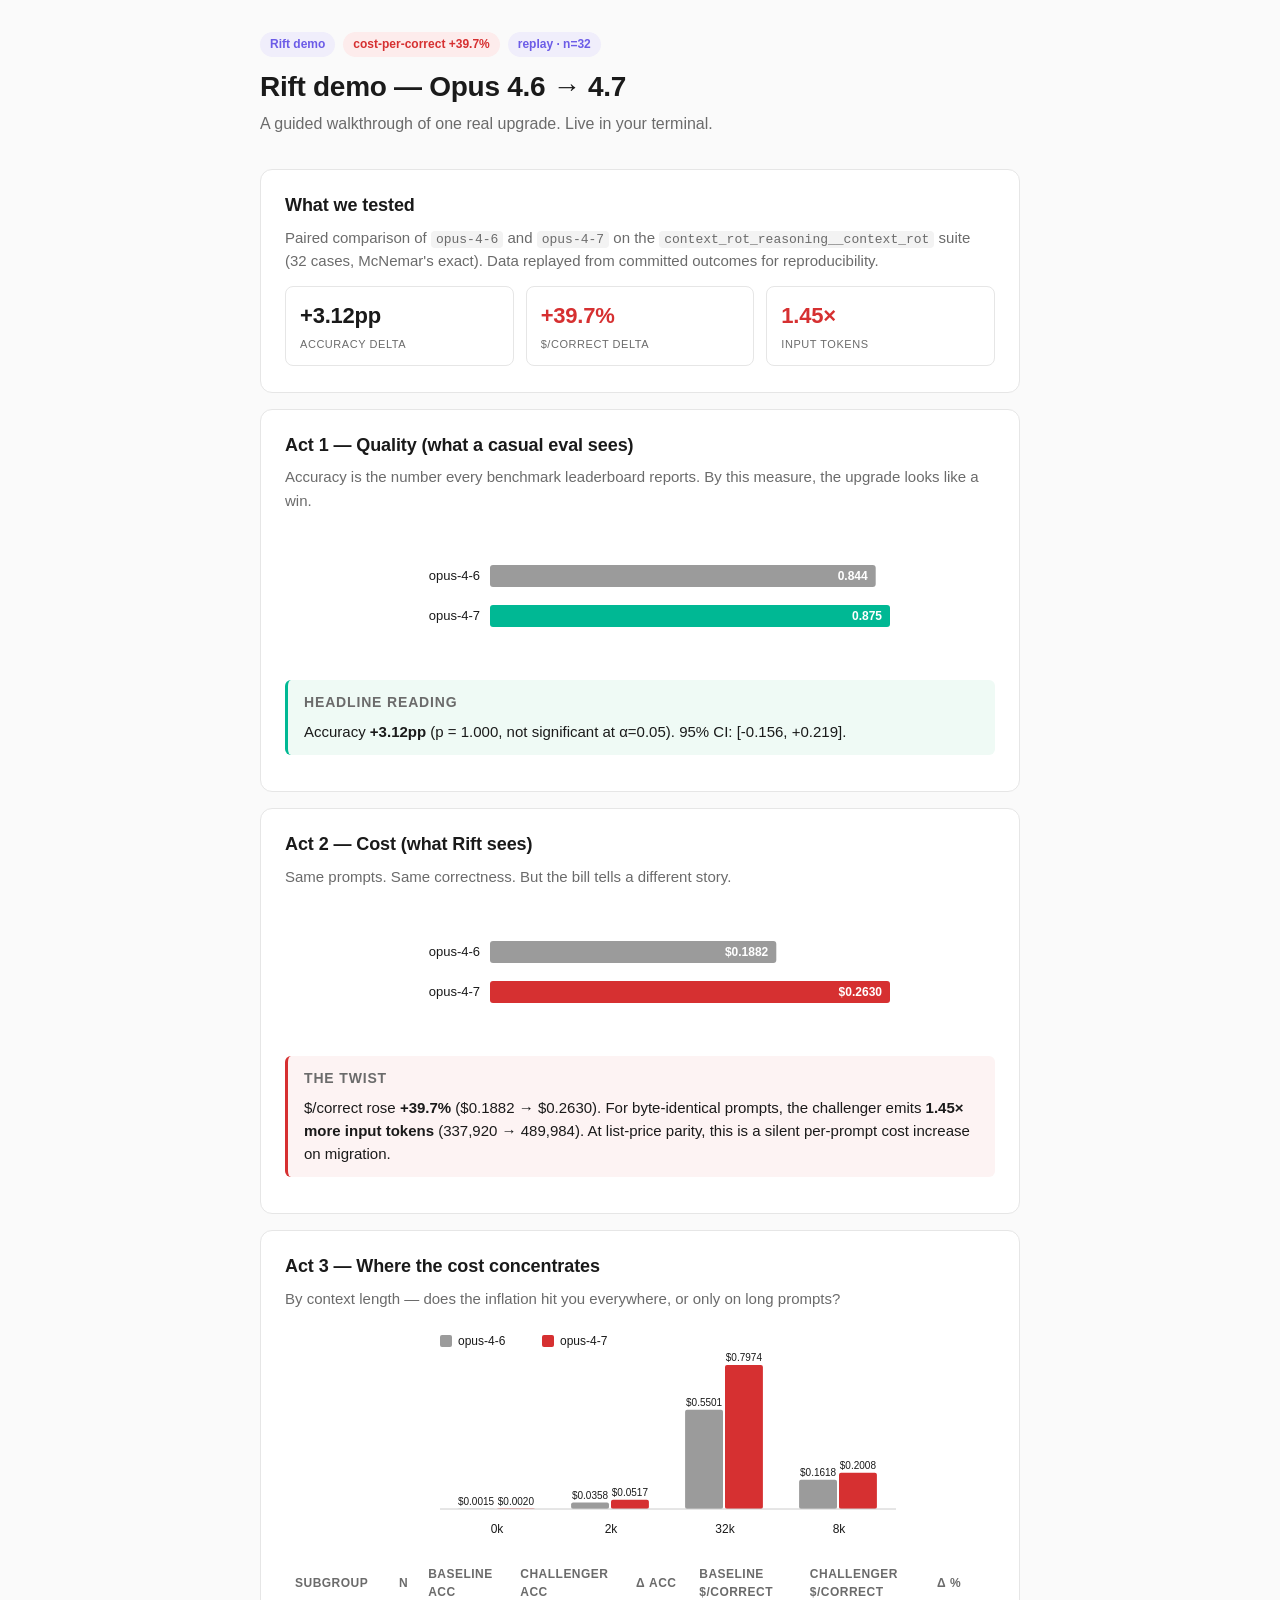
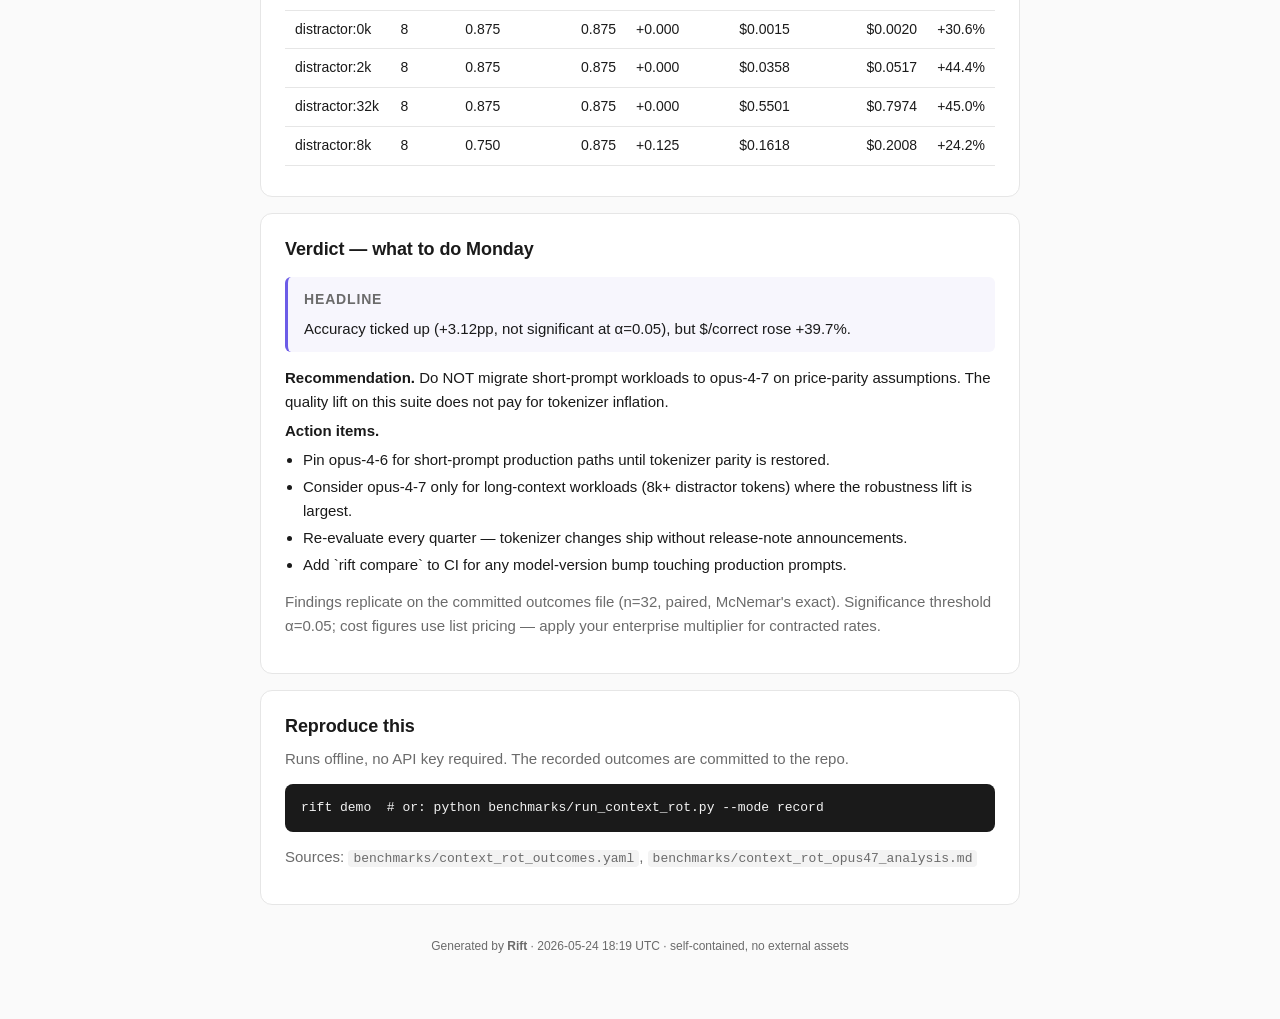
==== assets/demo.html @ c6ca0d05 "Add `rift demo` — a guided, PM-grade walkthrough of a real drift finding A new top-level CLI command" ====
<!DOCTYPE html>
<html lang="en">
<head>
<meta charset="utf-8"/>
<meta name="viewport" content="width=device-width,initial-scale=1"/>
<title>Rift demo — Opus 4.6 → 4.7</title>
<style>
:root {
  --accent: #6c5ce7;
  --warn: #d63031;
  --good: #00b894;
  --ink: #1a1a1a;
  --mute: #6b6b6b;
  --bg: #fafafa;
  --card: #ffffff;
  --border: #e6e6e6;
}
* { box-sizing: border-box; }
body {
  font: 15px/1.55 -apple-system, BlinkMacSystemFont, 'Segoe UI', Roboto,
        'Helvetica Neue', Arial, sans-serif;
  color: var(--ink);
  background: var(--bg);
  margin: 0;
  padding: 32px 16px 64px;
}
.wrap { max-width: 760px; margin: 0 auto; }
header { margin-bottom: 32px; }
h1 { font-size: 28px; margin: 0 0 4px; letter-spacing: -0.01em; }
.subtitle { color: var(--mute); margin: 0 0 16px; font-size: 16px; }
.badges { display: flex; gap: 8px; flex-wrap: wrap; margin: 0 0 8px; }
.badge {
  background: #f0eefb; color: var(--accent); padding: 3px 10px;
  border-radius: 999px; font-size: 12px; font-weight: 600;
}
.badge.warn { background: #fdecec; color: var(--warn); }
.badge.good { background: #e6f8f2; color: var(--good); }
section {
  background: var(--card); border: 1px solid var(--border);
  border-radius: 12px; padding: 22px 24px; margin: 16px 0;
}
section h2 {
  margin: 0 0 6px; font-size: 18px; letter-spacing: -0.005em;
}
section p { margin: 6px 0; }
.lede { color: var(--mute); margin-bottom: 14px; }
.kpi-grid {
  display: grid; grid-template-columns: repeat(3, 1fr);
  gap: 12px; margin: 12px 0 4px;
}
.kpi {
  border: 1px solid var(--border); border-radius: 8px;
  padding: 12px 14px; background: #fff;
}
.kpi .v { font-size: 22px; font-weight: 700; letter-spacing: -0.01em; }
.kpi .v.warn { color: var(--warn); }
.kpi .v.good { color: var(--good); }
.kpi .l {
  font-size: 11px; color: var(--mute);
  text-transform: uppercase; letter-spacing: 0.05em;
  margin-top: 2px;
}
table { width: 100%; border-collapse: collapse; margin: 8px 0; font-size: 14px; }
th, td { padding: 8px 10px; text-align: left; border-bottom: 1px solid var(--border); }
th { color: var(--mute); font-weight: 600; font-size: 12px;
     text-transform: uppercase; letter-spacing: 0.04em; }
td.num { font-variant-numeric: tabular-nums; text-align: right; }
.callout {
  border-left: 3px solid var(--accent); background: #f7f6fd;
  padding: 12px 16px; border-radius: 6px; margin: 14px 0;
}
.callout.warn { border-left-color: var(--warn); background: #fdf3f3; }
.callout.good { border-left-color: var(--good); background: #effaf5; }
.callout h3 { margin: 0 0 6px; font-size: 14px; text-transform: uppercase;
               letter-spacing: 0.06em; color: var(--mute); }
.action-list { margin: 6px 0 0; padding-left: 18px; }
.action-list li { margin: 4px 0; }
code, .mono {
  font: 13px/1.5 ui-monospace, 'SF Mono', Menlo, Consolas, monospace;
  background: #f3f3f3; padding: 1px 5px; border-radius: 4px;
}
pre {
  background: #1a1a1a; color: #f3f3f3;
  border-radius: 8px; padding: 14px 16px; overflow-x: auto;
  font: 13px/1.5 ui-monospace, 'SF Mono', Menlo, Consolas, monospace;
}
footer {
  margin-top: 32px; color: var(--mute); font-size: 12px; text-align: center;
}
svg { display: block; margin: 12px auto; max-width: 100%; height: auto; }
@media print {
  body { background: #fff; padding: 12px; }
  section { break-inside: avoid; box-shadow: none; }
  .kpi-grid { break-inside: avoid; }
}
</style>
</head>
<body>
<div class="wrap">
<header>
  <div class="badges">
    <span class="badge">Rift demo</span>
    <span class="badge warn">cost-per-correct +39.7%</span>
    <span class="badge">replay · n=32</span>
  </div>
  <h1>Rift demo — Opus 4.6 → 4.7</h1>
  <p class="subtitle">A guided walkthrough of one real upgrade. Live in your terminal.</p>
</header>

<section>
  <h2>What we tested</h2>
  <p class="lede">
    Paired comparison of <code>opus-4-6</code> and
    <code>opus-4-7</code> on the
    <code>context_rot_reasoning__context_rot</code> suite (32
    cases, McNemar's exact). Data replayed from committed outcomes for
    reproducibility.
  </p>
  <div class="kpi-grid"><div class="kpi"><div class="v">+3.12pp</div><div class="l">accuracy delta</div></div><div class="kpi"><div class="v warn">+39.7%</div><div class="l">$/correct delta</div></div><div class="kpi"><div class="v warn">1.45×</div><div class="l">input tokens</div></div></div>
</section>

<section>
  <h2>Act 1 — Quality (what a casual eval sees)</h2>
  <p class="lede">
    Accuracy is the number every benchmark leaderboard reports. By this
    measure, the upgrade looks like a win.
  </p>
  <svg xmlns="http://www.w3.org/2000/svg" viewBox="0 0 560 140" width="560" height="140" role="img" aria-label="Accuracy by model"><text x="120" y="54.0" text-anchor="end" font-size="13" fill="#1a1a1a">opus-4-6</text><rect x="130" y="39.0" width="385.7" height="22.0" fill="#9b9b9b" rx="3"/><text x="507.7" y="54.0" text-anchor="end" font-size="12" font-weight="600" fill="#fff">0.844</text><text x="120" y="94.0" text-anchor="end" font-size="13" fill="#1a1a1a">opus-4-7</text><rect x="130" y="79.0" width="400.0" height="22.0" fill="#00b894" rx="3"/><text x="522.0" y="94.0" text-anchor="end" font-size="12" font-weight="600" fill="#fff">0.875</text></svg>
  <div class="callout good">
    <h3>Headline reading</h3>
    Accuracy <b>+3.12pp</b> (p = 1.000, not
    significant at α=0.05). 95% CI: [-0.156,
    +0.219].
  </div>
</section>

<section>
  <h2>Act 2 — Cost (what Rift sees)</h2>
  <p class="lede">
    Same prompts. Same correctness. But the bill tells a different story.
  </p>
  <svg xmlns="http://www.w3.org/2000/svg" viewBox="0 0 560 140" width="560" height="140" role="img" aria-label="$/correct by model"><text x="120" y="54.0" text-anchor="end" font-size="13" fill="#1a1a1a">opus-4-6</text><rect x="130" y="39.0" width="286.3" height="22.0" fill="#9b9b9b" rx="3"/><text x="408.3" y="54.0" text-anchor="end" font-size="12" font-weight="600" fill="#fff">$0.1882</text><text x="120" y="94.0" text-anchor="end" font-size="13" fill="#1a1a1a">opus-4-7</text><rect x="130" y="79.0" width="400.0" height="22.0" fill="#d63031" rx="3"/><text x="522.0" y="94.0" text-anchor="end" font-size="12" font-weight="600" fill="#fff">$0.2630</text></svg>
  <div class="callout warn">
    <h3>The twist</h3>
    $/correct rose <b>+39.7%</b>
    ($0.1882 → $0.2630). For byte-identical
    prompts, the challenger emits <b>1.45× more input
    tokens</b> (337,920 →
    489,984). At list-price parity, this is a
    silent per-prompt cost increase on migration.
  </div>
</section>

<section><h2>Act 3 — Where the cost concentrates</h2><p class='lede'>By context length — does the inflation hit you everywhere, or only on long prompts?</p><svg xmlns="http://www.w3.org/2000/svg" viewBox="0 0 560 220" width="560" height="220" role="img" aria-label="$/correct by distractor context length"><rect x="80" y="10" width="12" height="12" fill="#9b9b9b" rx="2"/><text x="98" y="20" font-size="12" fill="#1a1a1a">opus-4-6</text><rect x="182" y="10" width="12" height="12" fill="#d63031" rx="2"/><text x="200" y="20" font-size="12" fill="#1a1a1a">opus-4-7</text><rect x="97.1" y="183.7" width="37.9" height="0.3" fill="#9b9b9b" rx="2"/><text x="116.0" y="179.7" text-anchor="middle" font-size="10" fill="#1a1a1a">$0.0015</text><rect x="137.0" y="183.6" width="37.9" height="0.4" fill="#d63031" rx="2"/><text x="155.9" y="179.6" text-anchor="middle" font-size="10" fill="#1a1a1a">$0.0020</text><text x="137.0" y="208" text-anchor="middle" font-size="12" fill="#1a1a1a">0k</text><rect x="211.1" y="177.5" width="37.9" height="6.5" fill="#9b9b9b" rx="2"/><text x="230.0" y="173.5" text-anchor="middle" font-size="10" fill="#1a1a1a">$0.0358</text><rect x="251.0" y="174.7" width="37.9" height="9.3" fill="#d63031" rx="2"/><text x="269.9" y="170.7" text-anchor="middle" font-size="10" fill="#1a1a1a">$0.0517</text><text x="251.0" y="208" text-anchor="middle" font-size="12" fill="#1a1a1a">2k</text><rect x="325.1" y="84.7" width="37.9" height="99.3" fill="#9b9b9b" rx="2"/><text x="344.1" y="80.7" text-anchor="middle" font-size="10" fill="#1a1a1a">$0.5501</text><rect x="365.0" y="40.0" width="37.9" height="144.0" fill="#d63031" rx="2"/><text x="383.9" y="36.0" text-anchor="middle" font-size="10" fill="#1a1a1a">$0.7974</text><text x="365.0" y="208" text-anchor="middle" font-size="12" fill="#1a1a1a">32k</text><rect x="439.1" y="154.8" width="37.9" height="29.2" fill="#9b9b9b" rx="2"/><text x="458.1" y="150.8" text-anchor="middle" font-size="10" fill="#1a1a1a">$0.1618</text><rect x="479.0" y="147.7" width="37.9" height="36.3" fill="#d63031" rx="2"/><text x="497.9" y="143.7" text-anchor="middle" font-size="10" fill="#1a1a1a">$0.2008</text><text x="479.0" y="208" text-anchor="middle" font-size="12" fill="#1a1a1a">8k</text><line x1="80" y1="184" x2="536" y2="184" stroke="#cccccc" stroke-width="1"/></svg><table><thead><tr><th>Subgroup</th><th>n</th><th>Baseline acc</th><th>Challenger acc</th><th>Δ acc</th><th>Baseline $/correct</th><th>Challenger $/correct</th><th>Δ %</th></tr></thead><tbody><tr><td>distractor:0k</td><td class='num'>8</td><td class='num'>0.875</td><td class='num'>0.875</td><td class='num'>+0.000</td><td class='num'>$0.0015</td><td class='num'>$0.0020</td><td class='num'>+30.6%</td></tr><tr><td>distractor:2k</td><td class='num'>8</td><td class='num'>0.875</td><td class='num'>0.875</td><td class='num'>+0.000</td><td class='num'>$0.0358</td><td class='num'>$0.0517</td><td class='num'>+44.4%</td></tr><tr><td>distractor:32k</td><td class='num'>8</td><td class='num'>0.875</td><td class='num'>0.875</td><td class='num'>+0.000</td><td class='num'>$0.5501</td><td class='num'>$0.7974</td><td class='num'>+45.0%</td></tr><tr><td>distractor:8k</td><td class='num'>8</td><td class='num'>0.750</td><td class='num'>0.875</td><td class='num'>+0.125</td><td class='num'>$0.1618</td><td class='num'>$0.2008</td><td class='num'>+24.2%</td></tr></tbody></table></section>

<section>
  <h2>Verdict — what to do Monday</h2>
  <div class="callout">
    <h3>Headline</h3>
    Accuracy ticked up (+3.12pp, not significant at α=0.05), but $/correct rose +39.7%.
  </div>
  <p><b>Recommendation.</b> Do NOT migrate short-prompt workloads to opus-4-7 on price-parity assumptions. The quality lift on this suite does not pay for tokenizer inflation.</p>
  <p><b>Action items.</b></p>
  <ul class="action-list"><li>Pin opus-4-6 for short-prompt production paths until tokenizer parity is restored.</li><li>Consider opus-4-7 only for long-context workloads (8k+ distractor tokens) where the robustness lift is largest.</li><li>Re-evaluate every quarter — tokenizer changes ship without release-note announcements.</li><li>Add `rift compare` to CI for any model-version bump touching production prompts.</li></ul>
  <p class="lede" style="margin-top:14px">
    Findings replicate on the committed outcomes file (n=32, paired, McNemar&#x27;s exact). Significance threshold α=0.05; cost figures use list pricing — apply your enterprise multiplier for contracted rates.
  </p>
</section>

<section>
  <h2>Reproduce this</h2>
  <p class="lede">
    Runs offline, no API key required. The recorded outcomes are committed
    to the repo.
  </p>
  <pre>rift demo  # or: python benchmarks/run_context_rot.py --mode record</pre>
  <p class="lede">Sources:
    <code>benchmarks/context_rot_outcomes.yaml</code>, <code>benchmarks/context_rot_opus47_analysis.md</code>
  </p>
</section>

<footer>
  Generated by <b>Rift</b> · 2026-05-24 18:19 UTC · self-contained, no external assets
</footer>
</div>
</body>
</html>
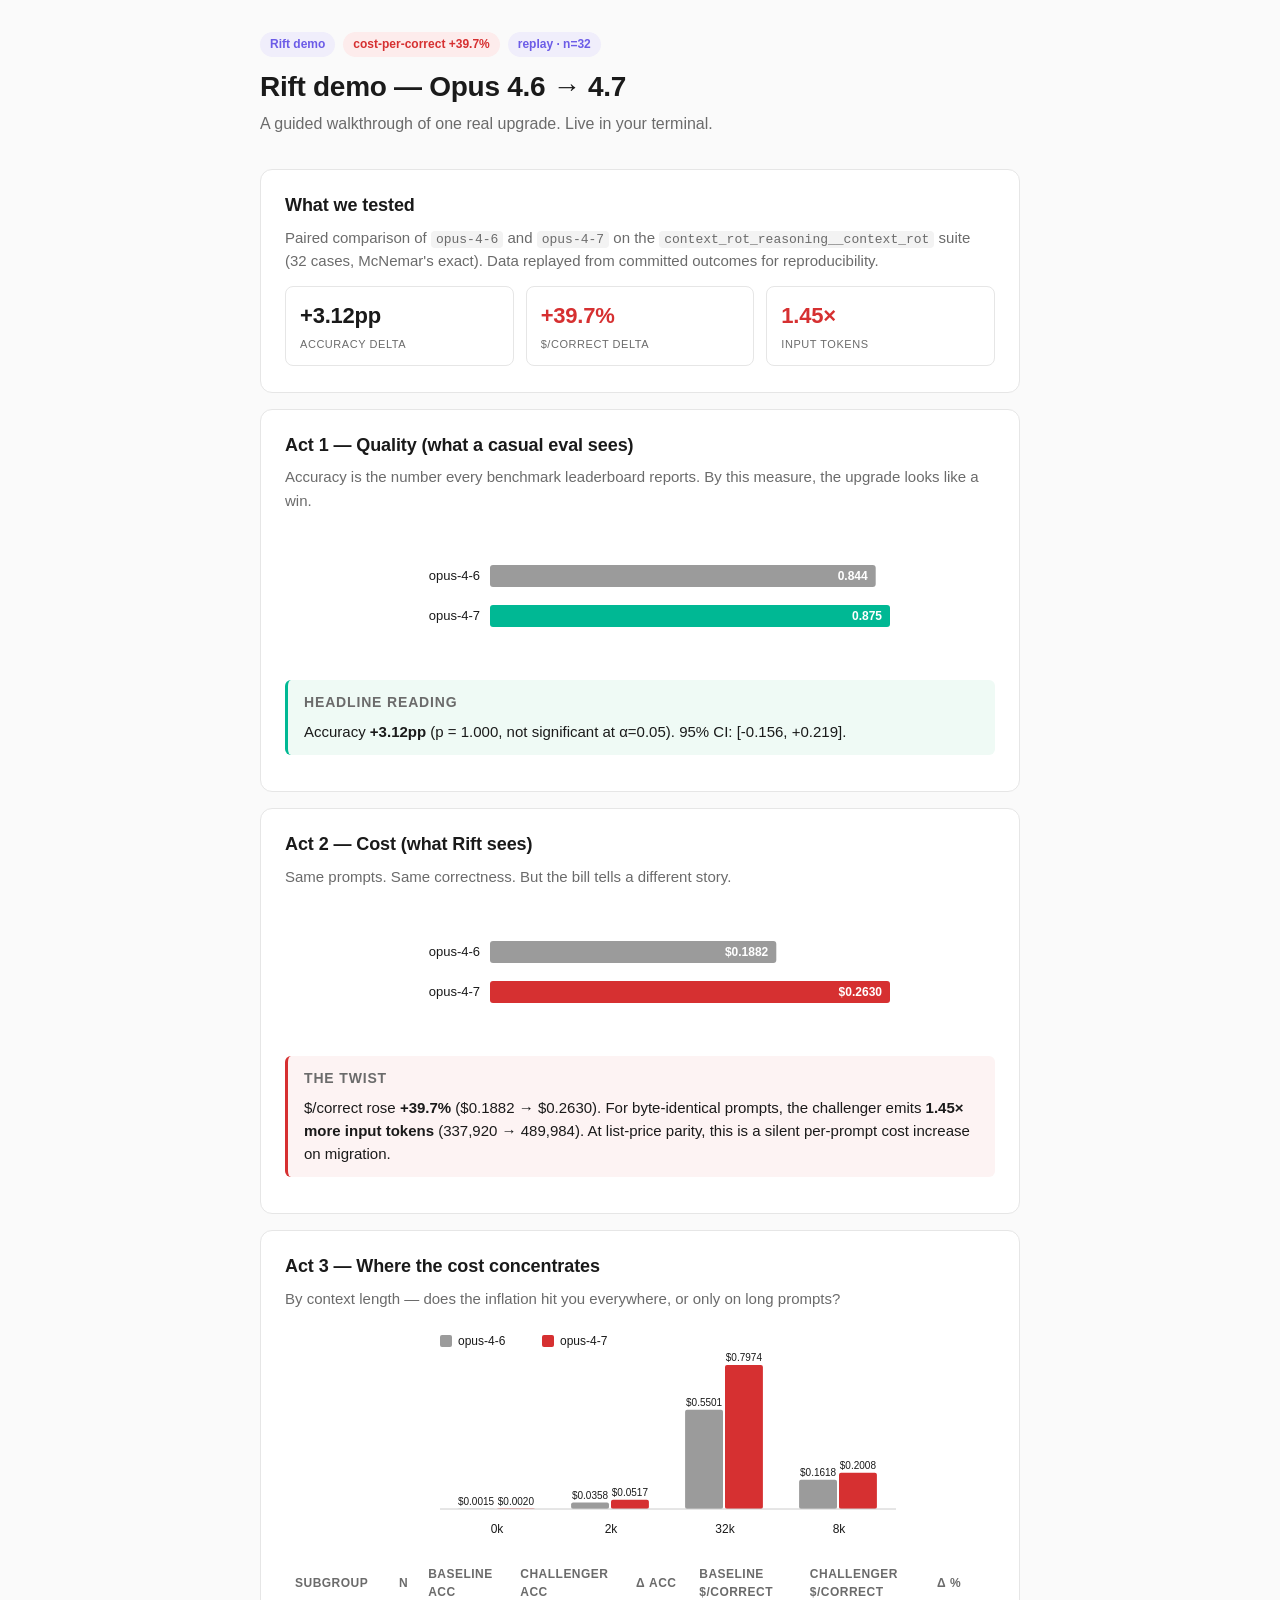
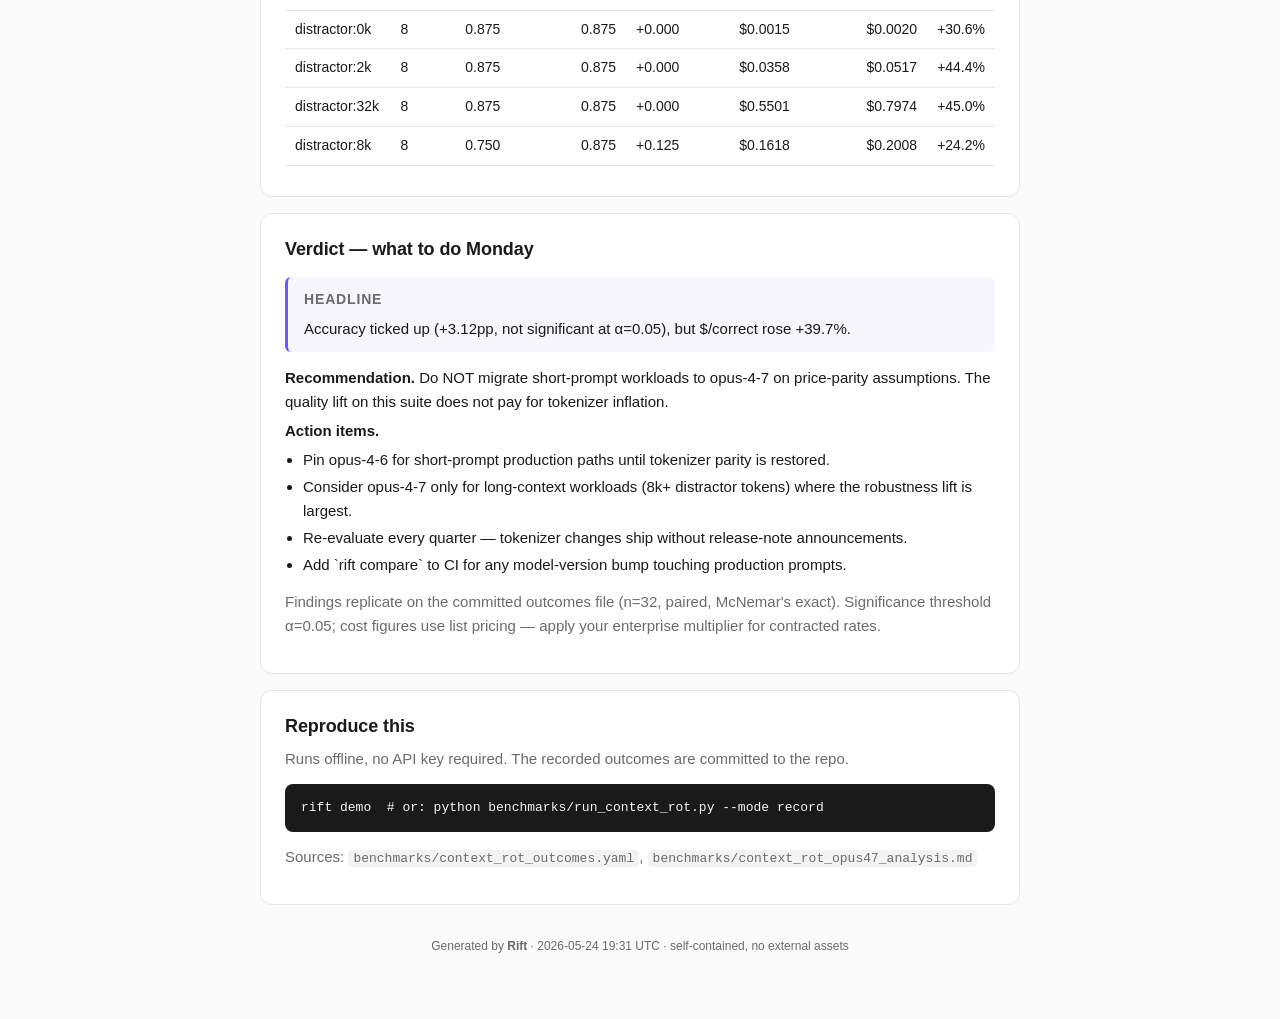
==== commit e83234d6: "Address code-review findings on demo (NaN, falsy-zero, encoding, robustness) Phase-2 verifier findin" ====
--- a/assets/demo.html
+++ b/assets/demo.html
@@ -180,7 +180,7 @@
 </section>
 
 <footer>
-  Generated by <b>Rift</b> · 2026-05-24 18:19 UTC · self-contained, no external assets
+  Generated by <b>Rift</b> · 2026-05-24 19:31 UTC · self-contained, no external assets
 </footer>
 </div>
 </body>
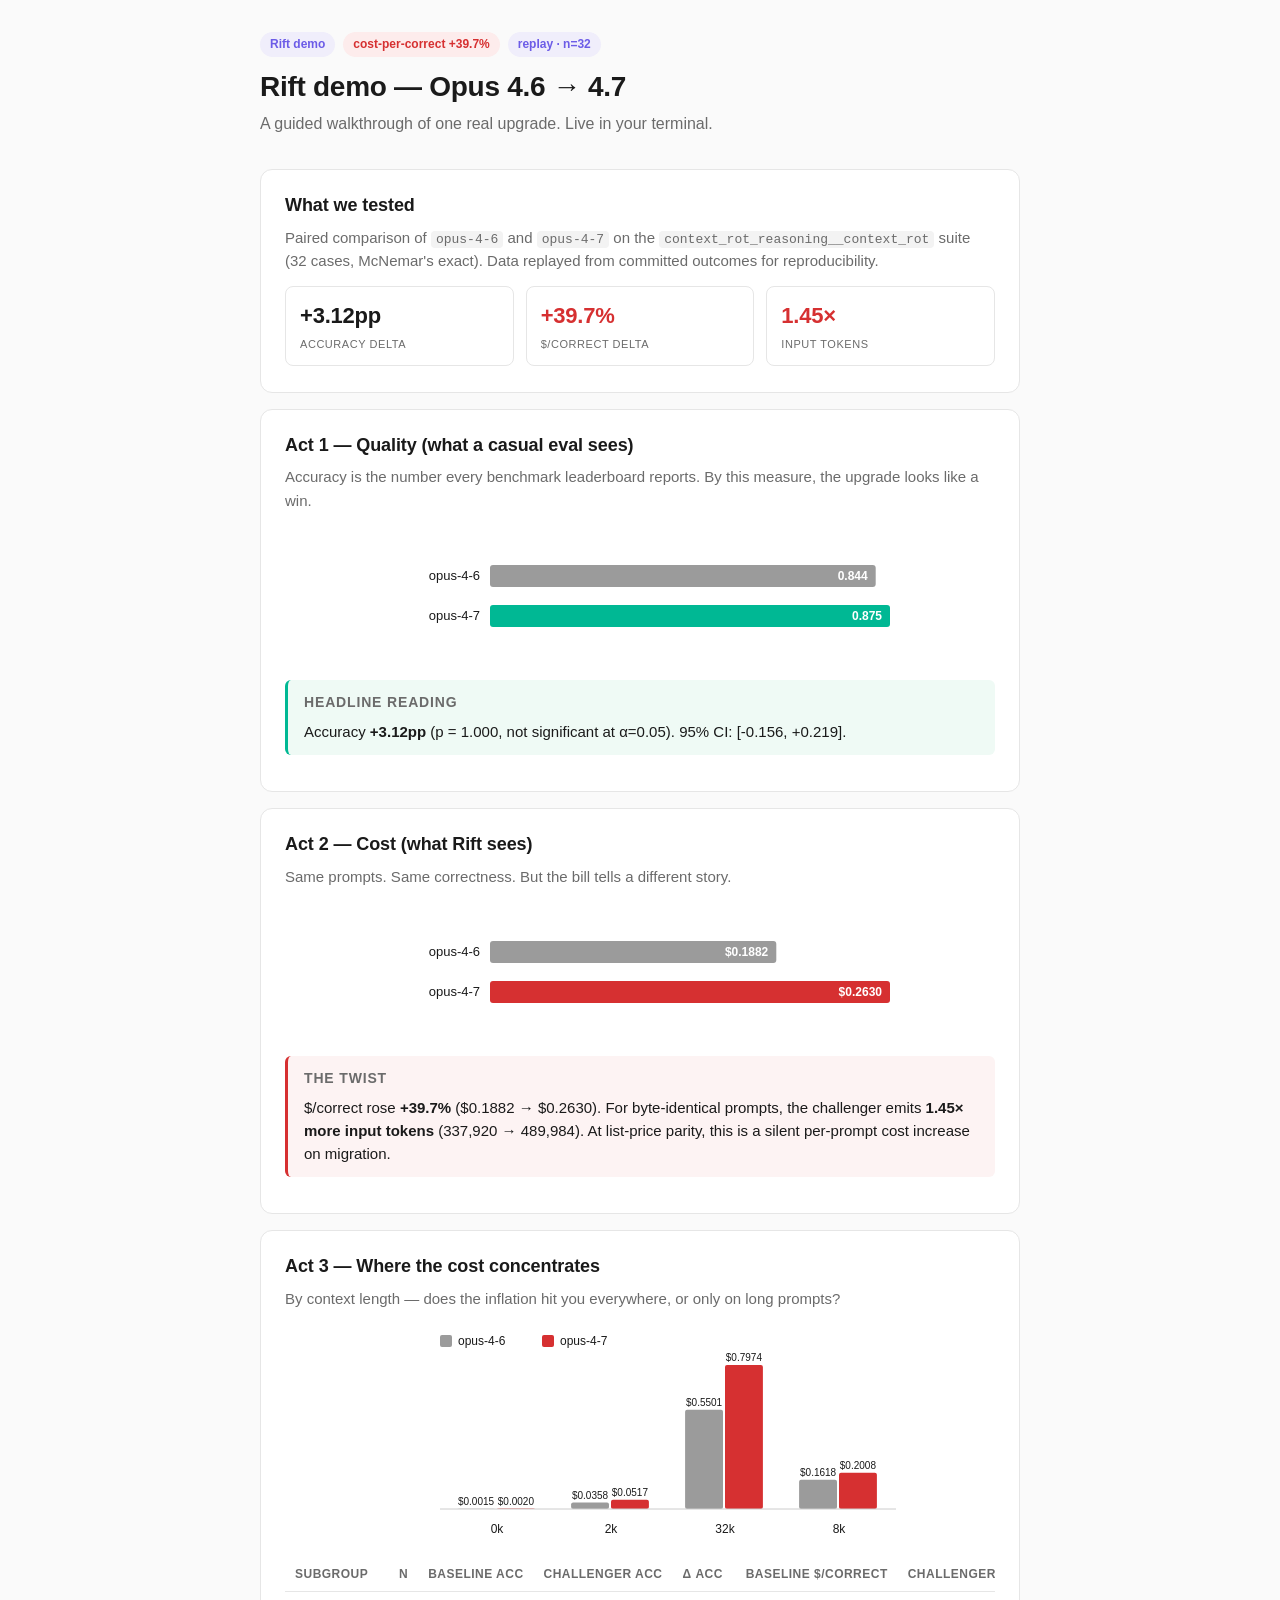
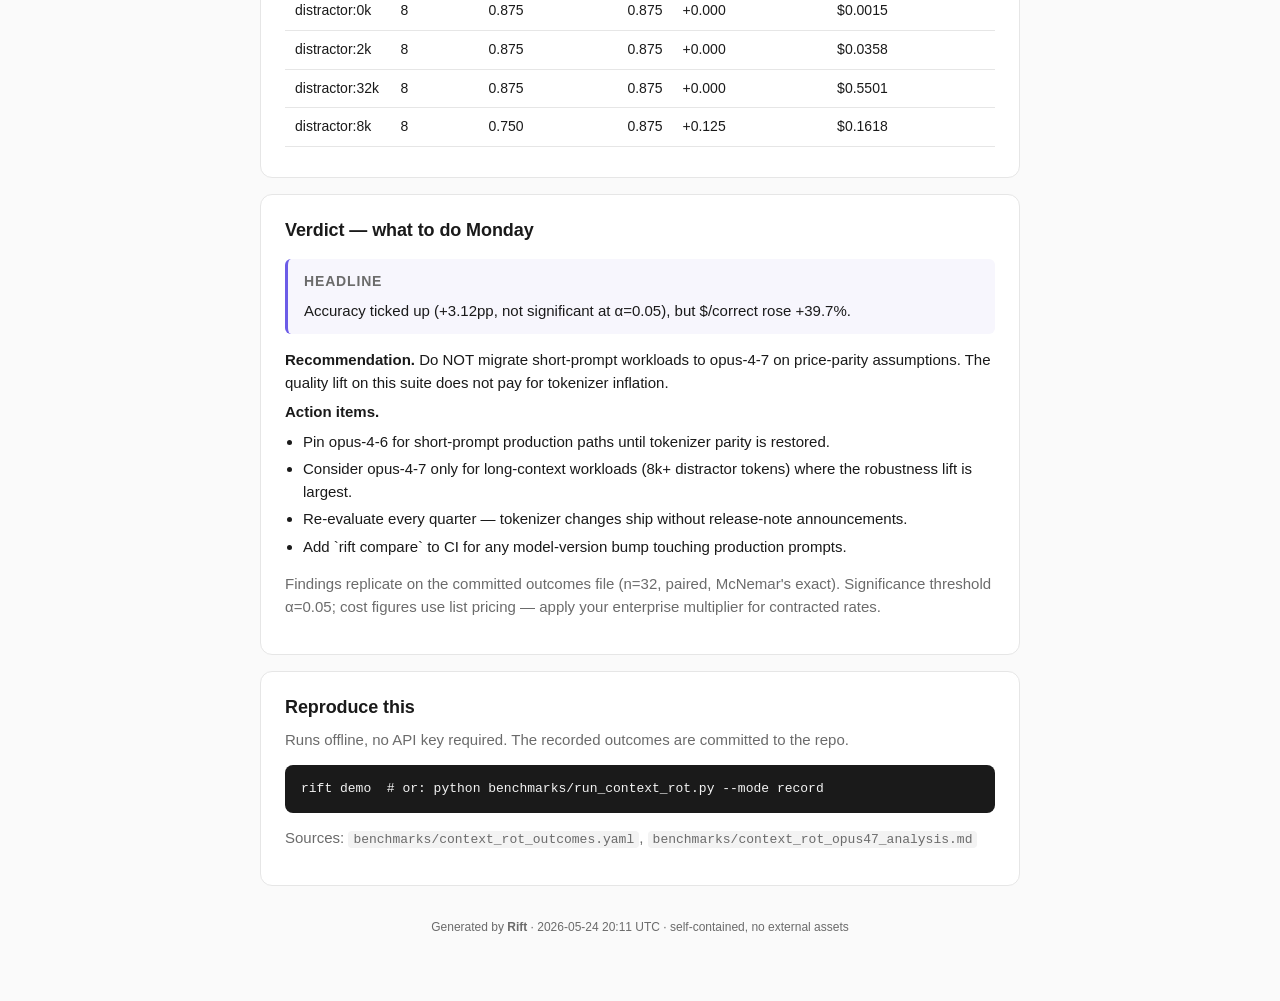
==== commit 532ba59d: "Polish demo: phone-responsive HTML + embed SVG in README Two small follow-up improvements on top of " ====
--- a/assets/demo.html
+++ b/assets/demo.html
@@ -45,7 +45,8 @@
 section p { margin: 6px 0; }
 .lede { color: var(--mute); margin-bottom: 14px; }
 .kpi-grid {
-  display: grid; grid-template-columns: repeat(3, 1fr);
+  display: grid;
+  grid-template-columns: repeat(auto-fit, minmax(160px, 1fr));
   gap: 12px; margin: 12px 0 4px;
 }
 .kpi {
@@ -88,10 +89,19 @@
   margin-top: 32px; color: var(--mute); font-size: 12px; text-align: center;
 }
 svg { display: block; margin: 12px auto; max-width: 100%; height: auto; }
+table { display: block; overflow-x: auto; white-space: nowrap; }
+@media (max-width: 540px) {
+  body { padding: 16px 10px 40px; }
+  h1 { font-size: 22px; }
+  section { padding: 16px 14px; border-radius: 8px; }
+  .kpi .v { font-size: 18px; }
+  .kpi { padding: 10px 12px; }
+}
 @media print {
   body { background: #fff; padding: 12px; }
   section { break-inside: avoid; box-shadow: none; }
   .kpi-grid { break-inside: avoid; }
+  table { white-space: normal; }
 }
 </style>
 </head>
@@ -180,7 +190,7 @@
 </section>
 
 <footer>
-  Generated by <b>Rift</b> · 2026-05-24 19:31 UTC · self-contained, no external assets
+  Generated by <b>Rift</b> · 2026-05-24 20:11 UTC · self-contained, no external assets
 </footer>
 </div>
 </body>
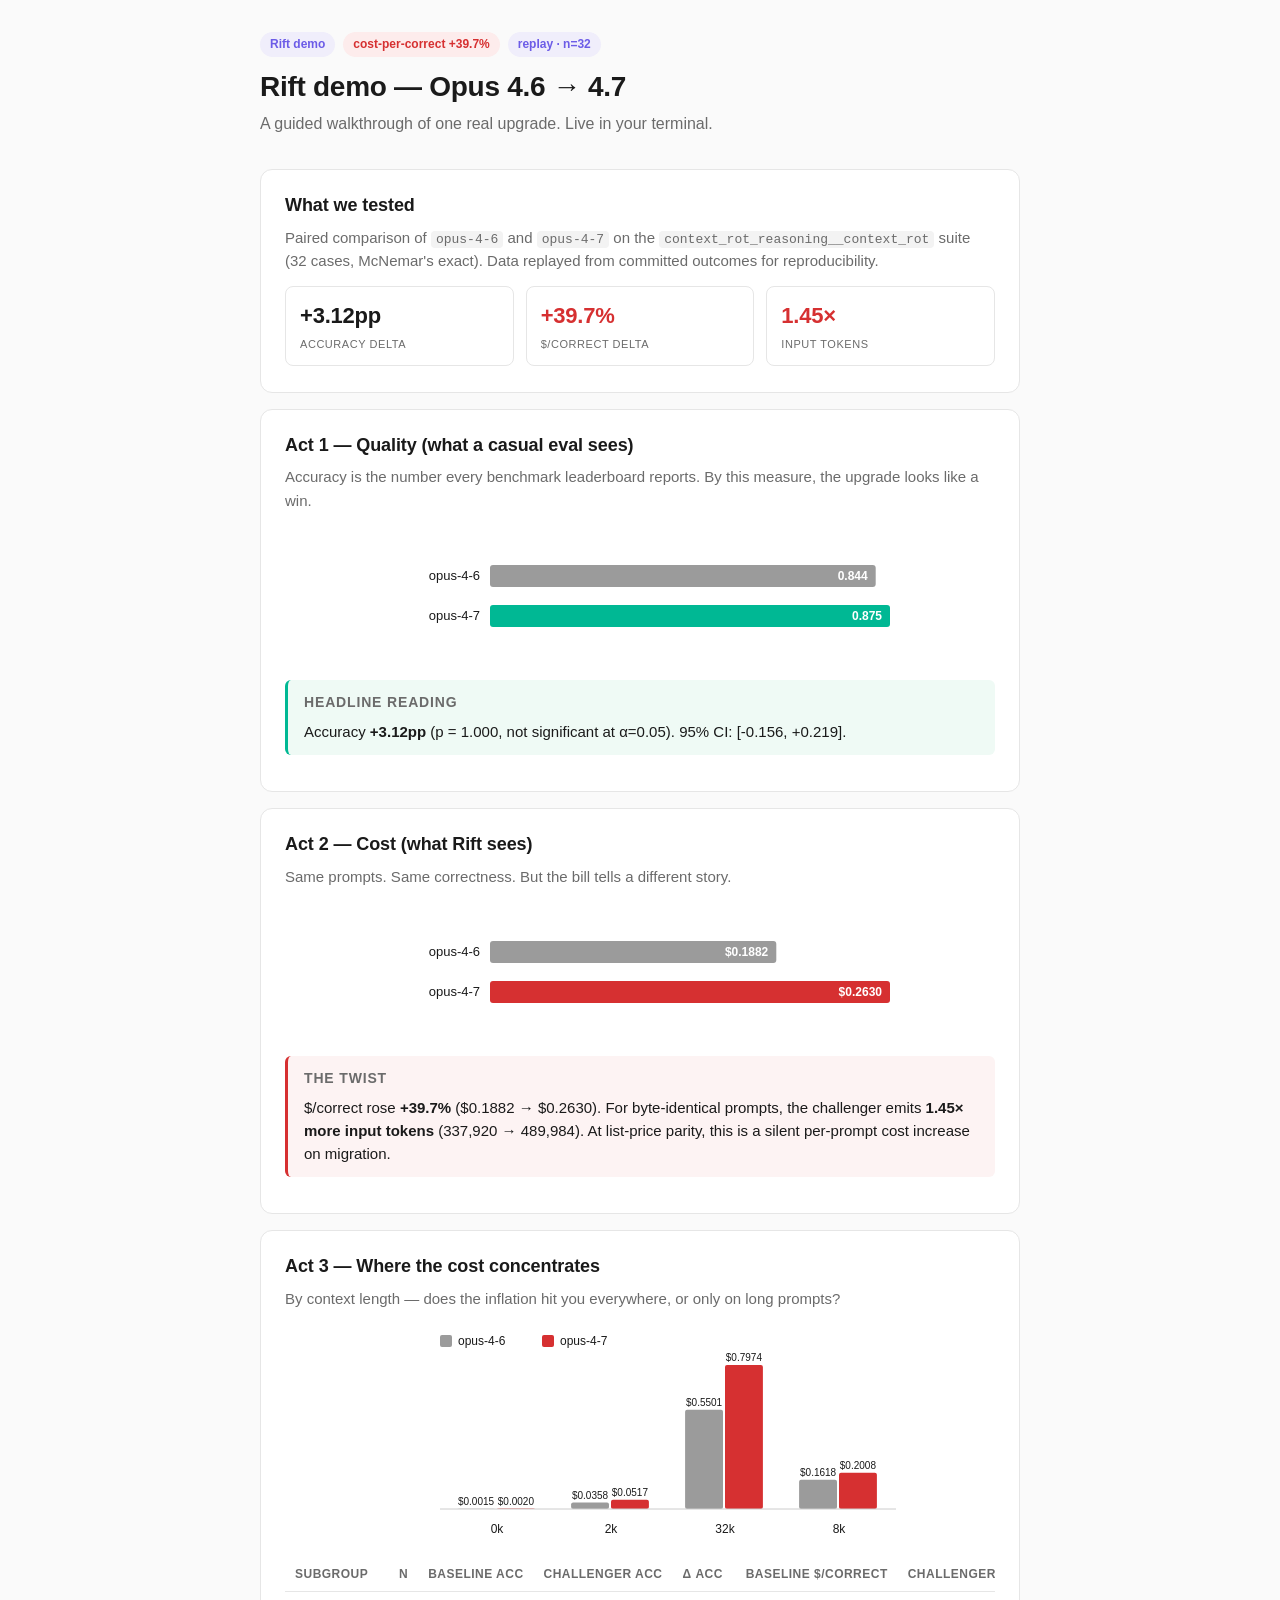
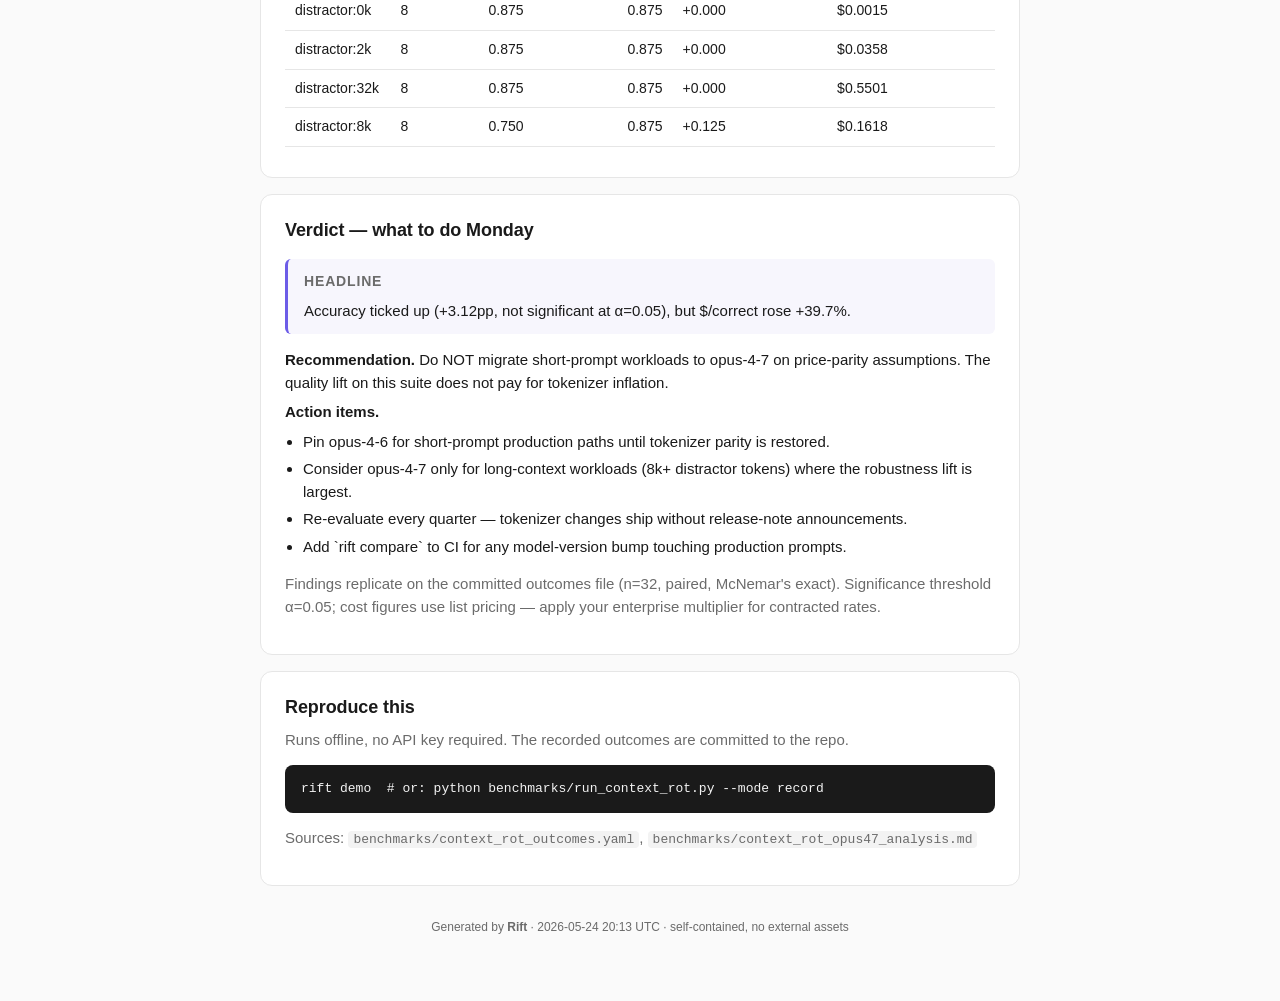
==== commit 5f17357e: "Complete the print rule for tables The screen-mode rule `table { display: block; overflow-x: auto; w" ====
--- a/assets/demo.html
+++ b/assets/demo.html
@@ -101,7 +101,9 @@
   body { background: #fff; padding: 12px; }
   section { break-inside: avoid; box-shadow: none; }
   .kpi-grid { break-inside: avoid; }
-  table { white-space: normal; }
+  /* Restore native table layout for print — display:block + overflow-x:auto
+     are useful on screen but break column alignment and clip content on paper. */
+  table { display: table; overflow-x: visible; white-space: normal; }
 }
 </style>
 </head>
@@ -190,7 +192,7 @@
 </section>
 
 <footer>
-  Generated by <b>Rift</b> · 2026-05-24 20:11 UTC · self-contained, no external assets
+  Generated by <b>Rift</b> · 2026-05-24 20:13 UTC · self-contained, no external assets
 </footer>
 </div>
 </body>
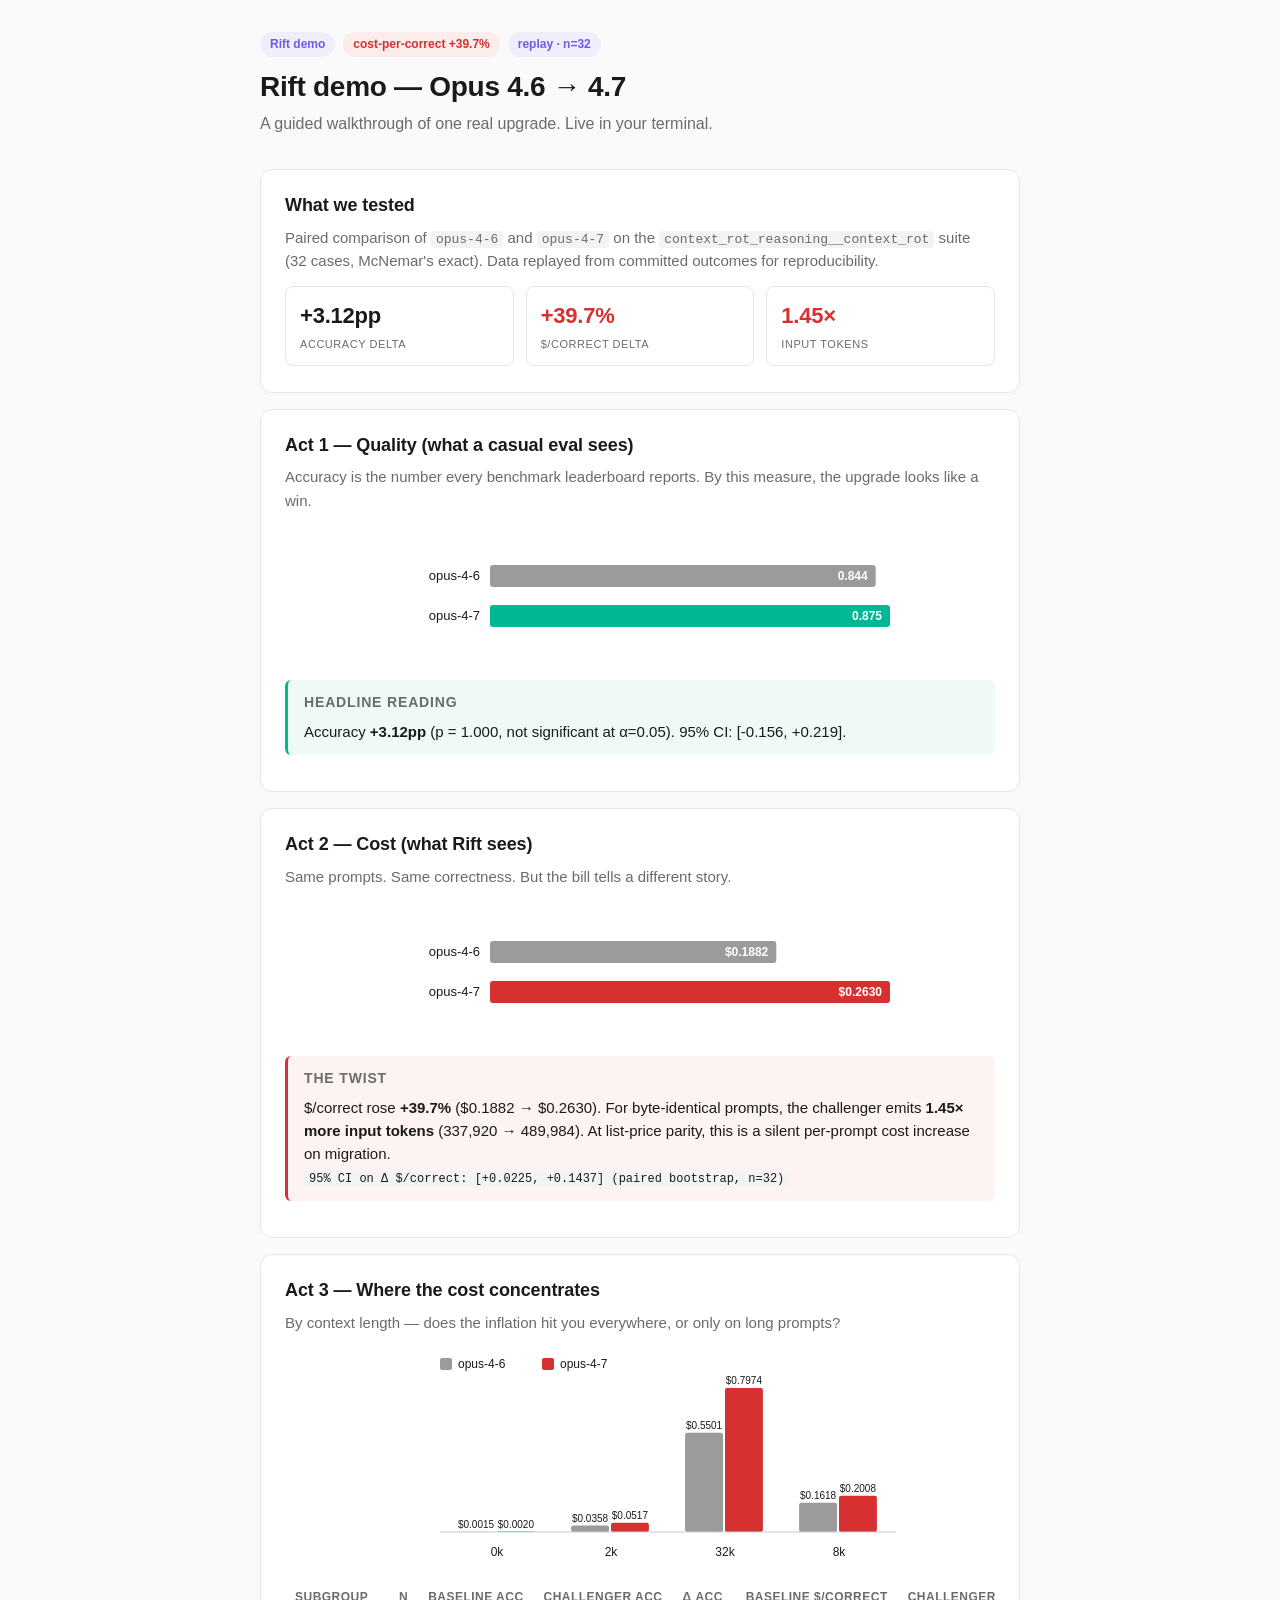
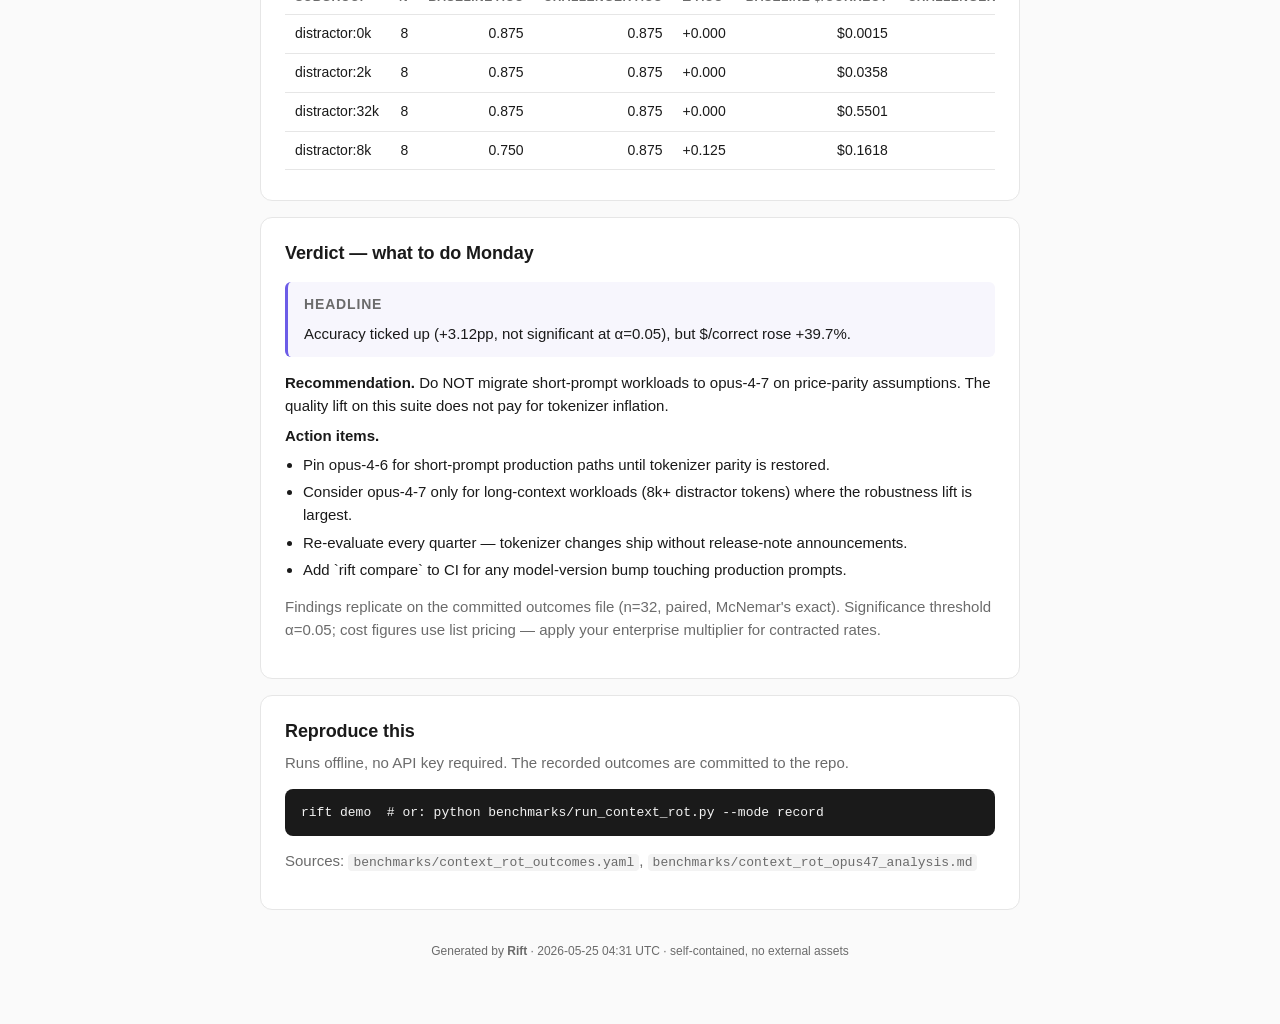
==== commit dc43b2c3: "Credibility hardening before public launch (8 fixes from review) Addresses the eight findings from t" ====
--- a/assets/demo.html
+++ b/assets/demo.html
@@ -160,6 +160,7 @@
     tokens</b> (337,920 →
     489,984). At list-price parity, this is a
     silent per-prompt cost increase on migration.
+    <br><span class="mono" style="font-size:12px">95% CI on Δ $/correct: [+0.0225, +0.1437] (paired bootstrap, n=32)</span>
   </div>
 </section>
 
@@ -192,7 +193,7 @@
 </section>
 
 <footer>
-  Generated by <b>Rift</b> · 2026-05-24 20:13 UTC · self-contained, no external assets
+  Generated by <b>Rift</b> · 2026-05-25 04:31 UTC · self-contained, no external assets
 </footer>
 </div>
 </body>
